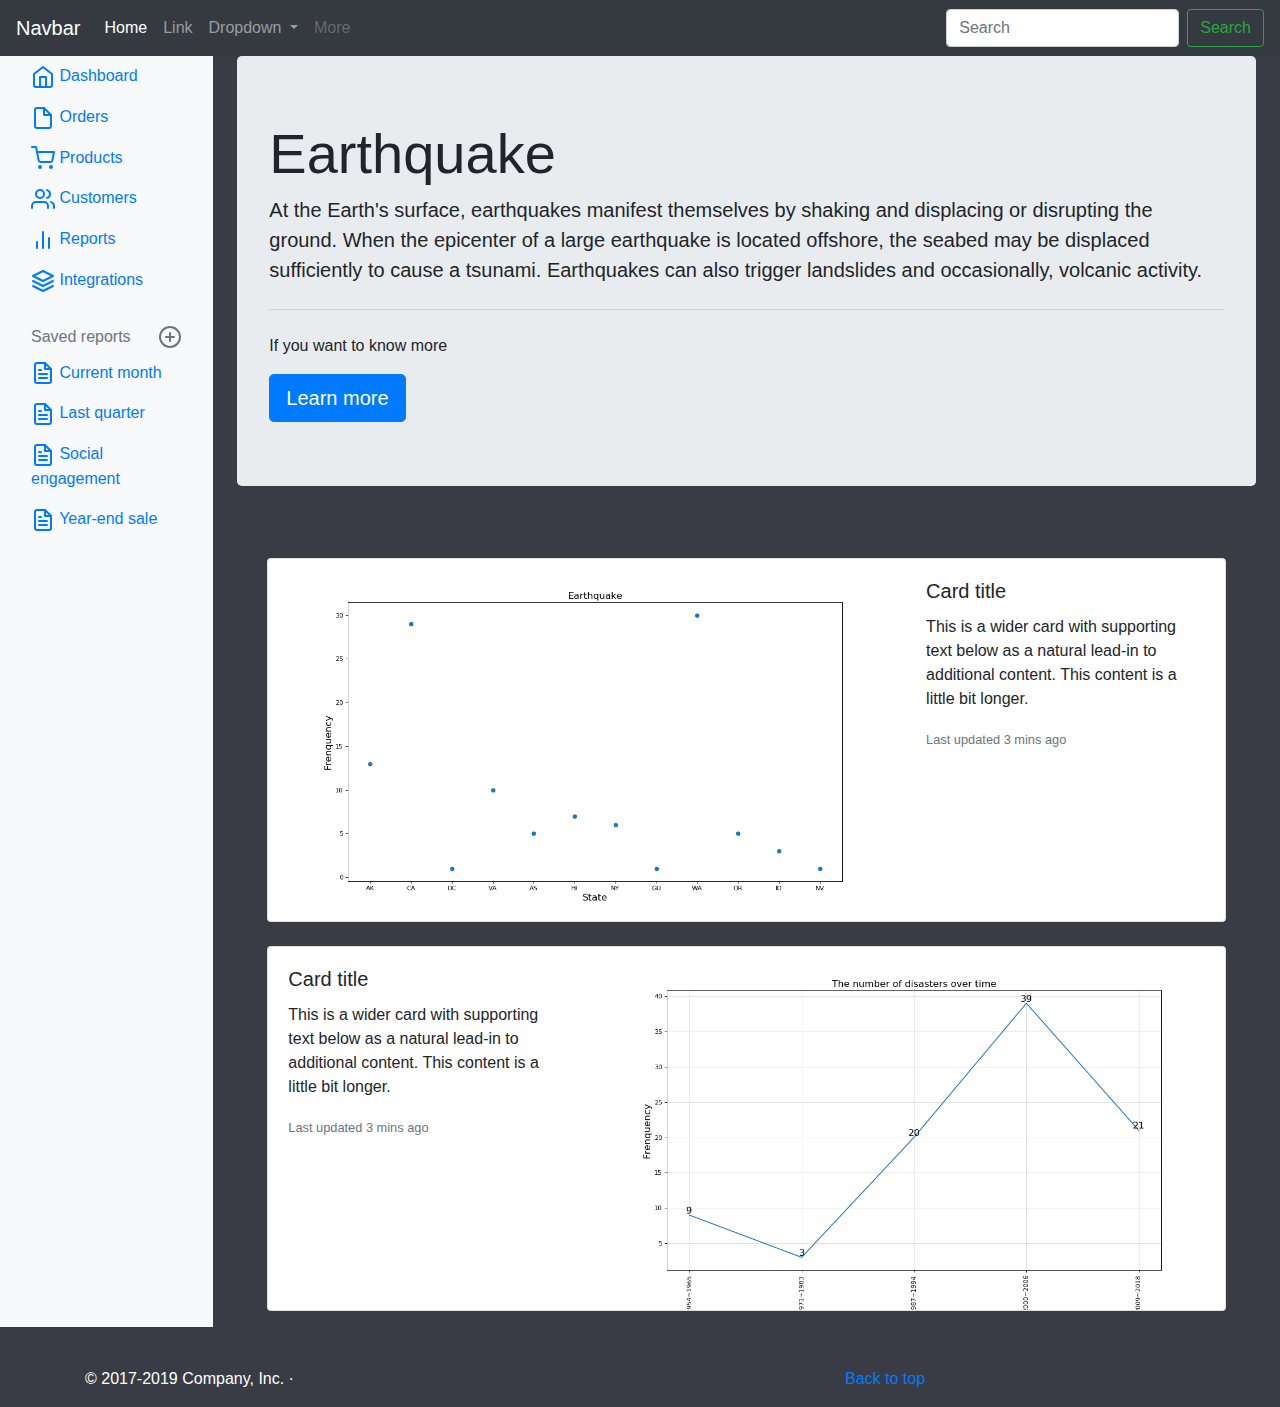
==== Website/Earthquake.html @ ea58c3c1 "Website" ====
<!doctype html>
<html lang="en">
  <head>
    <!-- Required meta tags -->
    <meta charset="utf-8">
    <meta name="viewport" content="width=device-width, initial-scale=1, shrink-to-fit=no">

    <!-- Bootstrap CSS -->
    <link rel="stylesheet" href="https://stackpath.bootstrapcdn.com/bootstrap/4.3.1/css/bootstrap.min.css" integrity="sha384-ggOyR0iXCbMQv3Xipma34MD+dH/1fQ784/j6cY/iJTQUOhcWr7x9JvoRxT2MZw1T" crossorigin="anonymous">
    <link rel="stylesheet" href="stylesheet.css">
    <title>Earthquake</title>
  </head>
  <body>
    <header>
      <nav class="navbar navbar-expand-lg navbar-dark bg-dark">
        <a class="navbar-brand" href="#">Navbar</a>
        <button class="navbar-toggler" type="button" data-toggle="collapse" data-target="#navbarSupportedContent" aria-controls="navbarSupportedContent" aria-expanded="false" aria-label="Toggle navigation">
          <span class="navbar-toggler-icon"></span>
        </button>

        <div class="collapse navbar-collapse" id="navbarSupportedContent">
          <ul class="navbar-nav mr-auto">
            <li class="nav-item active">
              <a class="nav-link" href="index.html">Home <span class="sr-only">(current)</span></a>
            </li>
            <li class="nav-item">
              <a class="nav-link" href="https://www.data.gov">Link</a>
            </li>
            <li class="nav-item dropdown">
              <a class="nav-link dropdown-toggle" href="#" id="navbarDropdown" role="button" data-toggle="dropdown" aria-haspopup="true" aria-expanded="false">
                Dropdown
              </a>
              <div class="dropdown-menu" aria-labelledby="navbarDropdown">
                <a class="dropdown-item" href="Earthquake.html"><b>Earthquake</b></a>
                <a class="dropdown-item" href="Tsunami.html">Tsunami</a>
                <a class="dropdown-item" href="Mudslide.html">Mudslide</a>
                <a class="dropdown-item" href="Hurricane.html">Hurricane</a>
                <a class="dropdown-item" href="Other.html">Other</a>
              </div>
            </li>
            <li class="nav-item">
              <a class="nav-link disabled" href="#" tabindex="-1" aria-disabled="true">More</a>
            </li>
          </ul>
          <form class="form-inline my-2 my-lg-0">
            <input class="form-control mr-sm-2" type="search" placeholder="Search" aria-label="Search">
            <button class="btn btn-outline-success my-2 my-sm-0" type="submit">Search</button>
          </form>
        </div>
      </nav>
    </header>
    
    <div class= "container-fluid">
      <div class="row">
      <nav class="col-md-2 d-none d-md-block bg-light sidebar">
        <div class="sidebar-sticky">
          <ul class="nav flex-column">
            <li class="nav-item">
              <a class="nav-link active" href="#">
                <svg xmlns="http://www.w3.org/2000/svg" width="24" height="24" viewBox="0 0 24 24" fill="none" stroke="currentColor" stroke-width="2" stroke-linecap="round" stroke-linejoin="round" class="feather feather-home"><path d="M3 9l9-7 9 7v11a2 2 0 0 1-2 2H5a2 2 0 0 1-2-2z"></path><polyline points="9 22 9 12 15 12 15 22"></polyline></svg>
                Dashboard <span class="sr-only">(current)</span>
              </a>
            </li>
            <li class="nav-item">
              <a class="nav-link" href="#">
                <svg xmlns="http://www.w3.org/2000/svg" width="24" height="24" viewBox="0 0 24 24" fill="none" stroke="currentColor" stroke-width="2" stroke-linecap="round" stroke-linejoin="round" class="feather feather-file"><path d="M13 2H6a2 2 0 0 0-2 2v16a2 2 0 0 0 2 2h12a2 2 0 0 0 2-2V9z"></path><polyline points="13 2 13 9 20 9"></polyline></svg>
                Orders
              </a>
            </li>
            <li class="nav-item">
              <a class="nav-link" href="#">
                <svg xmlns="http://www.w3.org/2000/svg" width="24" height="24" viewBox="0 0 24 24" fill="none" stroke="currentColor" stroke-width="2" stroke-linecap="round" stroke-linejoin="round" class="feather feather-shopping-cart"><circle cx="9" cy="21" r="1"></circle><circle cx="20" cy="21" r="1"></circle><path d="M1 1h4l2.68 13.39a2 2 0 0 0 2 1.61h9.72a2 2 0 0 0 2-1.61L23 6H6"></path></svg>
                Products
              </a>
            </li>
            <li class="nav-item">
              <a class="nav-link" href="#">
                <svg xmlns="http://www.w3.org/2000/svg" width="24" height="24" viewBox="0 0 24 24" fill="none" stroke="currentColor" stroke-width="2" stroke-linecap="round" stroke-linejoin="round" class="feather feather-users"><path d="M17 21v-2a4 4 0 0 0-4-4H5a4 4 0 0 0-4 4v2"></path><circle cx="9" cy="7" r="4"></circle><path d="M23 21v-2a4 4 0 0 0-3-3.87"></path><path d="M16 3.13a4 4 0 0 1 0 7.75"></path></svg>
                Customers
              </a>
            </li>
            <li class="nav-item">
              <a class="nav-link" href="#">
                <svg xmlns="http://www.w3.org/2000/svg" width="24" height="24" viewBox="0 0 24 24" fill="none" stroke="currentColor" stroke-width="2" stroke-linecap="round" stroke-linejoin="round" class="feather feather-bar-chart-2"><line x1="18" y1="20" x2="18" y2="10"></line><line x1="12" y1="20" x2="12" y2="4"></line><line x1="6" y1="20" x2="6" y2="14"></line></svg>
                Reports
              </a>
            </li>
            <li class="nav-item">
              <a class="nav-link" href="#">
                <svg xmlns="http://www.w3.org/2000/svg" width="24" height="24" viewBox="0 0 24 24" fill="none" stroke="currentColor" stroke-width="2" stroke-linecap="round" stroke-linejoin="round" class="feather feather-layers"><polygon points="12 2 2 7 12 12 22 7 12 2"></polygon><polyline points="2 17 12 22 22 17"></polyline><polyline points="2 12 12 17 22 12"></polyline></svg>
                Integrations
              </a>
            </li>
          </ul>

          <h6 class="sidebar-heading d-flex justify-content-between align-items-center px-3 mt-4 mb-1 text-muted">
            <span>Saved reports</span>
            <a class="d-flex align-items-center text-muted" href="#" aria-label="Add a new report">
              <svg xmlns="http://www.w3.org/2000/svg" width="24" height="24" viewBox="0 0 24 24" fill="none" stroke="currentColor" stroke-width="2" stroke-linecap="round" stroke-linejoin="round" class="feather feather-plus-circle"><circle cx="12" cy="12" r="10"></circle><line x1="12" y1="8" x2="12" y2="16"></line><line x1="8" y1="12" x2="16" y2="12"></line></svg>
            </a>
          </h6>
          <ul class="nav flex-column mb-2">
            <li class="nav-item">
              <a class="nav-link" href="#">
                <svg xmlns="http://www.w3.org/2000/svg" width="24" height="24" viewBox="0 0 24 24" fill="none" stroke="currentColor" stroke-width="2" stroke-linecap="round" stroke-linejoin="round" class="feather feather-file-text"><path d="M14 2H6a2 2 0 0 0-2 2v16a2 2 0 0 0 2 2h12a2 2 0 0 0 2-2V8z"></path><polyline points="14 2 14 8 20 8"></polyline><line x1="16" y1="13" x2="8" y2="13"></line><line x1="16" y1="17" x2="8" y2="17"></line><polyline points="10 9 9 9 8 9"></polyline></svg>
                Current month
              </a>
            </li>
            <li class="nav-item">
              <a class="nav-link" href="#">
                <svg xmlns="http://www.w3.org/2000/svg" width="24" height="24" viewBox="0 0 24 24" fill="none" stroke="currentColor" stroke-width="2" stroke-linecap="round" stroke-linejoin="round" class="feather feather-file-text"><path d="M14 2H6a2 2 0 0 0-2 2v16a2 2 0 0 0 2 2h12a2 2 0 0 0 2-2V8z"></path><polyline points="14 2 14 8 20 8"></polyline><line x1="16" y1="13" x2="8" y2="13"></line><line x1="16" y1="17" x2="8" y2="17"></line><polyline points="10 9 9 9 8 9"></polyline></svg>
                Last quarter
              </a>
            </li>
            <li class="nav-item">
              <a class="nav-link" href="#">
                <svg xmlns="http://www.w3.org/2000/svg" width="24" height="24" viewBox="0 0 24 24" fill="none" stroke="currentColor" stroke-width="2" stroke-linecap="round" stroke-linejoin="round" class="feather feather-file-text"><path d="M14 2H6a2 2 0 0 0-2 2v16a2 2 0 0 0 2 2h12a2 2 0 0 0 2-2V8z"></path><polyline points="14 2 14 8 20 8"></polyline><line x1="16" y1="13" x2="8" y2="13"></line><line x1="16" y1="17" x2="8" y2="17"></line><polyline points="10 9 9 9 8 9"></polyline></svg>
                Social engagement
              </a>
            </li>
            <li class="nav-item">
              <a class="nav-link" href="#">
                <svg xmlns="http://www.w3.org/2000/svg" width="24" height="24" viewBox="0 0 24 24" fill="none" stroke="currentColor" stroke-width="2" stroke-linecap="round" stroke-linejoin="round" class="feather feather-file-text"><path d="M14 2H6a2 2 0 0 0-2 2v16a2 2 0 0 0 2 2h12a2 2 0 0 0 2-2V8z"></path><polyline points="14 2 14 8 20 8"></polyline><line x1="16" y1="13" x2="8" y2="13"></line><line x1="16" y1="17" x2="8" y2="17"></line><polyline points="10 9 9 9 8 9"></polyline></svg>
                Year-end sale
              </a>
            </li>
          </ul>
        </div>
      </nav>
    
      <main class="col-md-8 ml-sm-auto col-lg-10 px-4">
        <div class="jumbotron">
          <h1 class="display-4">Earthquake</h1>
          <p class="lead">At the Earth's surface, earthquakes manifest themselves by shaking
            and displacing or disrupting the ground. When the epicenter of a large earthquake
            is located offshore, the seabed may be displaced sufficiently to cause a tsunami.
            Earthquakes can also trigger landslides and occasionally, volcanic activity.</p>
          <hr class="my-4">
          <p>If you want to know more</p>
          <a class="btn btn-primary btn-lg" href="#" role="button">Learn more</a>
        </div>

        <div class="container">
          <div class="col-sm">
            <div class="card mb-4">
              <div class="row no-gutters">
                <div class="col-md-8">
                  <img src="data/Earthquake_1.png" class="card-img" alt="...">
                </div>
                <div class="col-md-4">
                  <div class="card-body">
                    <h5 class="card-title">Card title</h5>
                    <p class="card-text">This is a wider card with supporting text below as a natural lead-in to additional content. This content is a little bit longer.</p>
                    <p class="card-text"><small class="text-muted">Last updated 3 mins ago</small></p>
                  </div>
                </div>
              </div>
            </div>
          </div>

          <div class="col-sm">
            <div class="card mb-3">
              <div class="row no-gutters">
                <div class="col-md-4">
                  <div class="card-body">
                    <h5 class="card-title">Card title</h5>
                    <p class="card-text">This is a wider card with supporting text below as a natural lead-in to additional content. This content is a little bit longer.</p>
                    <p class="card-text"><small class="text-muted">Last updated 3 mins ago</small></p>
                  </div>
                </div>
                <div class="col-md-8">
                  <img src="data/Earthquake_2.png" class="card-img" alt="...">
                </div>
              </div>
            </div>
          </div>
        </div>
        </div>
      </main>
      </div>
    </div>


    <footer class="container">
      <div class="row">
        <p class="col-8">© 2017-2019 Company, Inc. · </p>
        <p class="col-4"><a href="Earthquake.html"> Back to top</a></p>
      </div>
    </footer>


    <!-- Optional JavaScript -->
    <!-- jQuery first, then Popper.js, then Bootstrap JS -->
    <script src="https://code.jquery.com/jquery-3.3.1.slim.min.js" integrity="sha384-q8i/X+965DzO0rT7abK41JStQIAqVgRVzpbzo5smXKp4YfRvH+8abtTE1Pi6jizo" crossorigin="anonymous"></script>
    <script src="https://cdnjs.cloudflare.com/ajax/libs/popper.js/1.14.7/umd/popper.min.js" integrity="sha384-UO2eT0CpHqdSJQ6hJty5KVphtPhzWj9WO1clHTMGa3JDZwrnQq4sF86dIHNDz0W1" crossorigin="anonymous"></script>
    <script src="https://stackpath.bootstrapcdn.com/bootstrap/4.3.1/js/bootstrap.min.js" integrity="sha384-JjSmVgyd0p3pXB1rRibZUAYoIIy6OrQ6VrjIEaFf/nJGzIxFDsf4x0xIM+B07jRM" crossorigin="anonymous"></script>
  </body>
</html>
---- Website/stylesheet.css ----
body{
  background-color: #393C44;
}

.container{
  padding-top: 40px;
}

#carouselExampleIndicators img{
  height: 600px;
}

#bottominformation{
  color:white;
}

#bottominformation img{
  height: 200px;
  width: 200px;
  border-radius: 50px;
}

.featurette-divider{
  padding: 10px;
}

.card-columns{
  padding-left: 25px;
  padding-right: 25px;
}

footer{
  color: white;
}

.table{
  color: white;
  border-bottom: 20px;
}
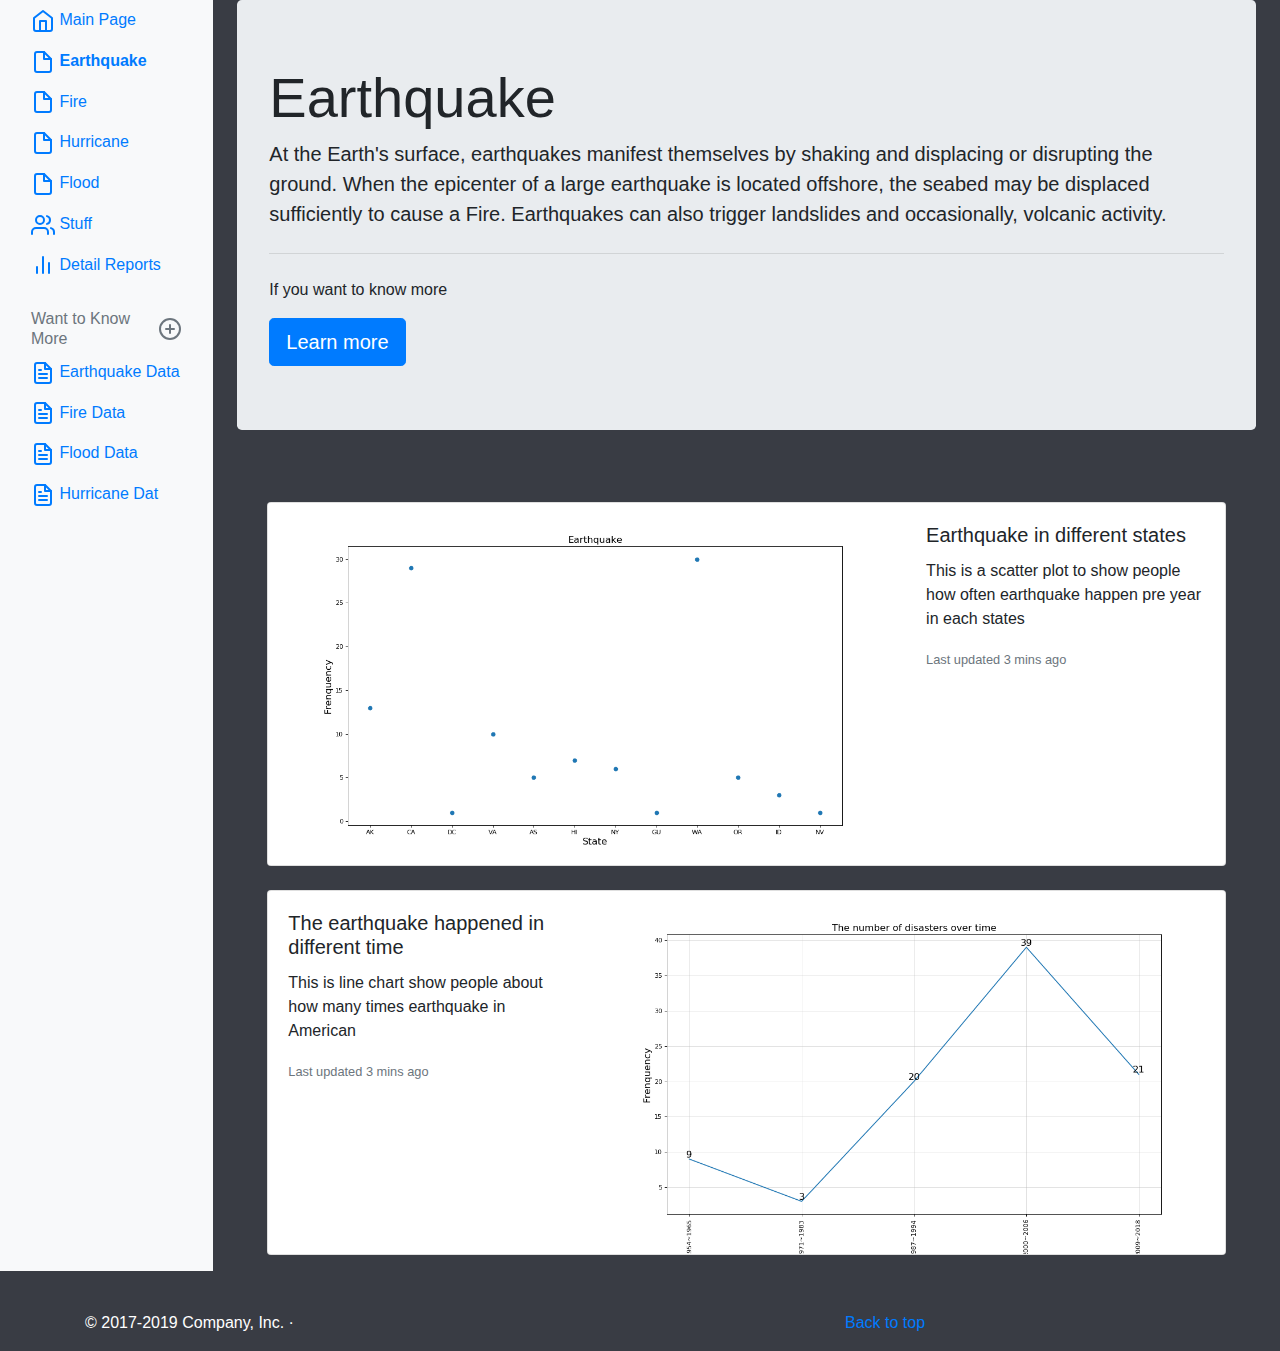
==== commit 522496a7: "post" ====
--- a/Website/Earthquake.html
+++ b/Website/Earthquake.html
@@ -11,7 +11,7 @@
     <title>Earthquake</title>
   </head>
   <body>
-    <header>
+   <!--<header>
       <nav class="navbar navbar-expand-lg navbar-dark bg-dark">
         <a class="navbar-brand" href="#">Navbar</a>
         <button class="navbar-toggler" type="button" data-toggle="collapse" data-target="#navbarSupportedContent" aria-controls="navbarSupportedContent" aria-expanded="false" aria-label="Toggle navigation">
@@ -32,8 +32,8 @@
               </a>
               <div class="dropdown-menu" aria-labelledby="navbarDropdown">
                 <a class="dropdown-item" href="Earthquake.html"><b>Earthquake</b></a>
-                <a class="dropdown-item" href="Tsunami.html">Tsunami</a>
-                <a class="dropdown-item" href="Mudslide.html">Mudslide</a>
+                <a class="dropdown-item" href="Fire.html">Fire</a>
+                <a class="dropdown-item" href="Flood.html">Flood</a>
                 <a class="dropdown-item" href="Hurricane.html">Hurricane</a>
                 <a class="dropdown-item" href="Other.html">Other</a>
               </div>
@@ -48,7 +48,7 @@
           </form>
         </div>
       </nav>
-    </header>
+   </header>-->
     
     <div class= "container-fluid">
       <div class="row">
@@ -56,72 +56,79 @@
         <div class="sidebar-sticky">
           <ul class="nav flex-column">
             <li class="nav-item">
-              <a class="nav-link active" href="#">
+              <a class="nav-link active" href="index.html">
                 <svg xmlns="http://www.w3.org/2000/svg" width="24" height="24" viewBox="0 0 24 24" fill="none" stroke="currentColor" stroke-width="2" stroke-linecap="round" stroke-linejoin="round" class="feather feather-home"><path d="M3 9l9-7 9 7v11a2 2 0 0 1-2 2H5a2 2 0 0 1-2-2z"></path><polyline points="9 22 9 12 15 12 15 22"></polyline></svg>
-                Dashboard <span class="sr-only">(current)</span>
-              </a>
-            </li>
-            <li class="nav-item">
-              <a class="nav-link" href="#">
-                <svg xmlns="http://www.w3.org/2000/svg" width="24" height="24" viewBox="0 0 24 24" fill="none" stroke="currentColor" stroke-width="2" stroke-linecap="round" stroke-linejoin="round" class="feather feather-file"><path d="M13 2H6a2 2 0 0 0-2 2v16a2 2 0 0 0 2 2h12a2 2 0 0 0 2-2V9z"></path><polyline points="13 2 13 9 20 9"></polyline></svg>
-                Orders
-              </a>
-            </li>
-            <li class="nav-item">
-              <a class="nav-link" href="#">
-                <svg xmlns="http://www.w3.org/2000/svg" width="24" height="24" viewBox="0 0 24 24" fill="none" stroke="currentColor" stroke-width="2" stroke-linecap="round" stroke-linejoin="round" class="feather feather-shopping-cart"><circle cx="9" cy="21" r="1"></circle><circle cx="20" cy="21" r="1"></circle><path d="M1 1h4l2.68 13.39a2 2 0 0 0 2 1.61h9.72a2 2 0 0 0 2-1.61L23 6H6"></path></svg>
-                Products
-              </a>
-            </li>
-            <li class="nav-item">
-              <a class="nav-link" href="#">
+                Main Page<span class="sr-only">(current)</span>
+              </a>
+            </li>
+            <li class="nav-item">
+              <a class="nav-link" href="Earthquake.html">
+                <svg xmlns="http://www.w3.org/2000/svg" width="24" height="24" viewBox="0 0 24 24" fill="none" stroke="currentColor" stroke-width="2" stroke-linecap="round" stroke-linejoin="round" class="feather feather-file"><path d="M13 2H6a2 2 0 0 0-2 2v16a2 2 0 0 0 2 2h12a2 2 0 0 0 2-2V9z"></path><polyline points="13 2 13 9 20 9"></polyline></svg>
+                <b>Earthquake</b> 
+              </a>
+            </li>
+            <li class="nav-item">
+              <a class="nav-link" href="Fire.html">
+                <svg xmlns="http://www.w3.org/2000/svg" width="24" height="24" viewBox="0 0 24 24" fill="none" stroke="currentColor" stroke-width="2" stroke-linecap="round" stroke-linejoin="round" class="feather feather-file"><path d="M13 2H6a2 2 0 0 0-2 2v16a2 2 0 0 0 2 2h12a2 2 0 0 0 2-2V9z"></path><polyline points="13 2 13 9 20 9"></polyline></svg>
+                Fire
+              </a>
+            </li>
+            <li class="nav-item">
+              <a class="nav-link" href="Hurricane.html">
+                <svg xmlns="http://www.w3.org/2000/svg" width="24" height="24" viewBox="0 0 24 24" fill="none" stroke="currentColor" stroke-width="2" stroke-linecap="round" stroke-linejoin="round" class="feather feather-file"><path d="M13 2H6a2 2 0 0 0-2 2v16a2 2 0 0 0 2 2h12a2 2 0 0 0 2-2V9z"></path><polyline points="13 2 13 9 20 9"></polyline></svg>
+                Hurricane
+              </a>
+            </li>
+            <li class="nav-item">
+              <a class="nav-link" href="Flood.html">
+                <svg xmlns="http://www.w3.org/2000/svg" width="24" height="24" viewBox="0 0 24 24" fill="none" stroke="currentColor" stroke-width="2" stroke-linecap="round" stroke-linejoin="round" class="feather feather-file"><path d="M13 2H6a2 2 0 0 0-2 2v16a2 2 0 0 0 2 2h12a2 2 0 0 0 2-2V9z"></path><polyline points="13 2 13 9 20 9"></polyline></svg>
+                Flood 
+              </a>
+            </li>                       
+
+            <li class="nav-item">
+              <a class="nav-link" href="Stuff.html">
                 <svg xmlns="http://www.w3.org/2000/svg" width="24" height="24" viewBox="0 0 24 24" fill="none" stroke="currentColor" stroke-width="2" stroke-linecap="round" stroke-linejoin="round" class="feather feather-users"><path d="M17 21v-2a4 4 0 0 0-4-4H5a4 4 0 0 0-4 4v2"></path><circle cx="9" cy="7" r="4"></circle><path d="M23 21v-2a4 4 0 0 0-3-3.87"></path><path d="M16 3.13a4 4 0 0 1 0 7.75"></path></svg>
-                Customers
+                Stuff
               </a>
             </li>
             <li class="nav-item">
               <a class="nav-link" href="#">
                 <svg xmlns="http://www.w3.org/2000/svg" width="24" height="24" viewBox="0 0 24 24" fill="none" stroke="currentColor" stroke-width="2" stroke-linecap="round" stroke-linejoin="round" class="feather feather-bar-chart-2"><line x1="18" y1="20" x2="18" y2="10"></line><line x1="12" y1="20" x2="12" y2="4"></line><line x1="6" y1="20" x2="6" y2="14"></line></svg>
-                Reports
-              </a>
-            </li>
-            <li class="nav-item">
-              <a class="nav-link" href="#">
-                <svg xmlns="http://www.w3.org/2000/svg" width="24" height="24" viewBox="0 0 24 24" fill="none" stroke="currentColor" stroke-width="2" stroke-linecap="round" stroke-linejoin="round" class="feather feather-layers"><polygon points="12 2 2 7 12 12 22 7 12 2"></polygon><polyline points="2 17 12 22 22 17"></polyline><polyline points="2 12 12 17 22 12"></polyline></svg>
-                Integrations
+                Detail Reports
               </a>
             </li>
           </ul>
 
           <h6 class="sidebar-heading d-flex justify-content-between align-items-center px-3 mt-4 mb-1 text-muted">
-            <span>Saved reports</span>
+            <span>Want to Know More</span>
             <a class="d-flex align-items-center text-muted" href="#" aria-label="Add a new report">
               <svg xmlns="http://www.w3.org/2000/svg" width="24" height="24" viewBox="0 0 24 24" fill="none" stroke="currentColor" stroke-width="2" stroke-linecap="round" stroke-linejoin="round" class="feather feather-plus-circle"><circle cx="12" cy="12" r="10"></circle><line x1="12" y1="8" x2="12" y2="16"></line><line x1="8" y1="12" x2="16" y2="12"></line></svg>
             </a>
           </h6>
           <ul class="nav flex-column mb-2">
             <li class="nav-item">
-              <a class="nav-link" href="#">
-                <svg xmlns="http://www.w3.org/2000/svg" width="24" height="24" viewBox="0 0 24 24" fill="none" stroke="currentColor" stroke-width="2" stroke-linecap="round" stroke-linejoin="round" class="feather feather-file-text"><path d="M14 2H6a2 2 0 0 0-2 2v16a2 2 0 0 0 2 2h12a2 2 0 0 0 2-2V8z"></path><polyline points="14 2 14 8 20 8"></polyline><line x1="16" y1="13" x2="8" y2="13"></line><line x1="16" y1="17" x2="8" y2="17"></line><polyline points="10 9 9 9 8 9"></polyline></svg>
-                Current month
-              </a>
-            </li>
-            <li class="nav-item">
-              <a class="nav-link" href="#">
-                <svg xmlns="http://www.w3.org/2000/svg" width="24" height="24" viewBox="0 0 24 24" fill="none" stroke="currentColor" stroke-width="2" stroke-linecap="round" stroke-linejoin="round" class="feather feather-file-text"><path d="M14 2H6a2 2 0 0 0-2 2v16a2 2 0 0 0 2 2h12a2 2 0 0 0 2-2V8z"></path><polyline points="14 2 14 8 20 8"></polyline><line x1="16" y1="13" x2="8" y2="13"></line><line x1="16" y1="17" x2="8" y2="17"></line><polyline points="10 9 9 9 8 9"></polyline></svg>
-                Last quarter
-              </a>
-            </li>
-            <li class="nav-item">
-              <a class="nav-link" href="#">
-                <svg xmlns="http://www.w3.org/2000/svg" width="24" height="24" viewBox="0 0 24 24" fill="none" stroke="currentColor" stroke-width="2" stroke-linecap="round" stroke-linejoin="round" class="feather feather-file-text"><path d="M14 2H6a2 2 0 0 0-2 2v16a2 2 0 0 0 2 2h12a2 2 0 0 0 2-2V8z"></path><polyline points="14 2 14 8 20 8"></polyline><line x1="16" y1="13" x2="8" y2="13"></line><line x1="16" y1="17" x2="8" y2="17"></line><polyline points="10 9 9 9 8 9"></polyline></svg>
-                Social engagement
-              </a>
-            </li>
-            <li class="nav-item">
-              <a class="nav-link" href="#">
-                <svg xmlns="http://www.w3.org/2000/svg" width="24" height="24" viewBox="0 0 24 24" fill="none" stroke="currentColor" stroke-width="2" stroke-linecap="round" stroke-linejoin="round" class="feather feather-file-text"><path d="M14 2H6a2 2 0 0 0-2 2v16a2 2 0 0 0 2 2h12a2 2 0 0 0 2-2V8z"></path><polyline points="14 2 14 8 20 8"></polyline><line x1="16" y1="13" x2="8" y2="13"></line><line x1="16" y1="17" x2="8" y2="17"></line><polyline points="10 9 9 9 8 9"></polyline></svg>
-                Year-end sale
+              <a class="nav-link" href="https://catalog.data.gov/dataset?q=earthquake&vocab_category_all=Earthquake&sort=score+desc%2C+name+asc">
+                <svg xmlns="http://www.w3.org/2000/svg" width="24" height="24" viewBox="0 0 24 24" fill="none" stroke="currentColor" stroke-width="2" stroke-linecap="round" stroke-linejoin="round" class="feather feather-file-text"><path d="M14 2H6a2 2 0 0 0-2 2v16a2 2 0 0 0 2 2h12a2 2 0 0 0 2-2V8z"></path><polyline points="14 2 14 8 20 8"></polyline><line x1="16" y1="13" x2="8" y2="13"></line><line x1="16" y1="17" x2="8" y2="17"></line><polyline points="10 9 9 9 8 9"></polyline></svg>
+                Earthquake Data
+              </a>
+            </li>
+            <li class="nav-item">
+              <a class="nav-link" href="https://catalog.data.gov/dataset?vocab_category_all=Fire&q=earthquake&sort=score+desc%2C+name+asc&vocab_category_all=Earthquake&_vocab_category_all_limit=0">
+                <svg xmlns="http://www.w3.org/2000/svg" width="24" height="24" viewBox="0 0 24 24" fill="none" stroke="currentColor" stroke-width="2" stroke-linecap="round" stroke-linejoin="round" class="feather feather-file-text"><path d="M14 2H6a2 2 0 0 0-2 2v16a2 2 0 0 0 2 2h12a2 2 0 0 0 2-2V8z"></path><polyline points="14 2 14 8 20 8"></polyline><line x1="16" y1="13" x2="8" y2="13"></line><line x1="16" y1="17" x2="8" y2="17"></line><polyline points="10 9 9 9 8 9"></polyline></svg>
+                Fire Data
+              </a>
+            </li>
+            <li class="nav-item">
+              <a class="nav-link" href="https://catalog.data.gov/dataset?vocab_category_all=Fire&q=earthquake&sort=score+desc%2C+name+asc&vocab_category_all=Earthquake&_vocab_category_all_limit=0">
+                <svg xmlns="http://www.w3.org/2000/svg" width="24" height="24" viewBox="0 0 24 24" fill="none" stroke="currentColor" stroke-width="2" stroke-linecap="round" stroke-linejoin="round" class="feather feather-file-text"><path d="M14 2H6a2 2 0 0 0-2 2v16a2 2 0 0 0 2 2h12a2 2 0 0 0 2-2V8z"></path><polyline points="14 2 14 8 20 8"></polyline><line x1="16" y1="13" x2="8" y2="13"></line><line x1="16" y1="17" x2="8" y2="17"></line><polyline points="10 9 9 9 8 9"></polyline></svg>
+                Flood Data
+              </a>
+            </li>
+            <li class="nav-item">
+              <a class="nav-link" href="https://catalog.data.gov/dataset?vocab_category_all=Fire&q=earthquake&sort=score+desc%2C+name+asc&vocab_category_all=Earthquake&_vocab_category_all_limit=0">
+                <svg xmlns="http://www.w3.org/2000/svg" width="24" height="24" viewBox="0 0 24 24" fill="none" stroke="currentColor" stroke-width="2" stroke-linecap="round" stroke-linejoin="round" class="feather feather-file-text"><path d="M14 2H6a2 2 0 0 0-2 2v16a2 2 0 0 0 2 2h12a2 2 0 0 0 2-2V8z"></path><polyline points="14 2 14 8 20 8"></polyline><line x1="16" y1="13" x2="8" y2="13"></line><line x1="16" y1="17" x2="8" y2="17"></line><polyline points="10 9 9 9 8 9"></polyline></svg>
+                Hurricane Dat
               </a>
             </li>
           </ul>
@@ -133,7 +140,7 @@
           <h1 class="display-4">Earthquake</h1>
           <p class="lead">At the Earth's surface, earthquakes manifest themselves by shaking
             and displacing or disrupting the ground. When the epicenter of a large earthquake
-            is located offshore, the seabed may be displaced sufficiently to cause a tsunami.
+            is located offshore, the seabed may be displaced sufficiently to cause a Fire.
             Earthquakes can also trigger landslides and occasionally, volcanic activity.</p>
           <hr class="my-4">
           <p>If you want to know more</p>
@@ -149,8 +156,8 @@
                 </div>
                 <div class="col-md-4">
                   <div class="card-body">
-                    <h5 class="card-title">Card title</h5>
-                    <p class="card-text">This is a wider card with supporting text below as a natural lead-in to additional content. This content is a little bit longer.</p>
+                    <h5 class="card-title">Earthquake in different states</h5>
+                    <p class="card-text">This is a scatter plot to show people how often earthquake happen pre year in each states</p>
                     <p class="card-text"><small class="text-muted">Last updated 3 mins ago</small></p>
                   </div>
                 </div>
@@ -163,8 +170,8 @@
               <div class="row no-gutters">
                 <div class="col-md-4">
                   <div class="card-body">
-                    <h5 class="card-title">Card title</h5>
-                    <p class="card-text">This is a wider card with supporting text below as a natural lead-in to additional content. This content is a little bit longer.</p>
+                    <h5 class="card-title">The earthquake happened in different time</h5>
+                    <p class="card-text">This is line chart show people about how many times earthquake in American</p>
                     <p class="card-text"><small class="text-muted">Last updated 3 mins ago</small></p>
                   </div>
                 </div>
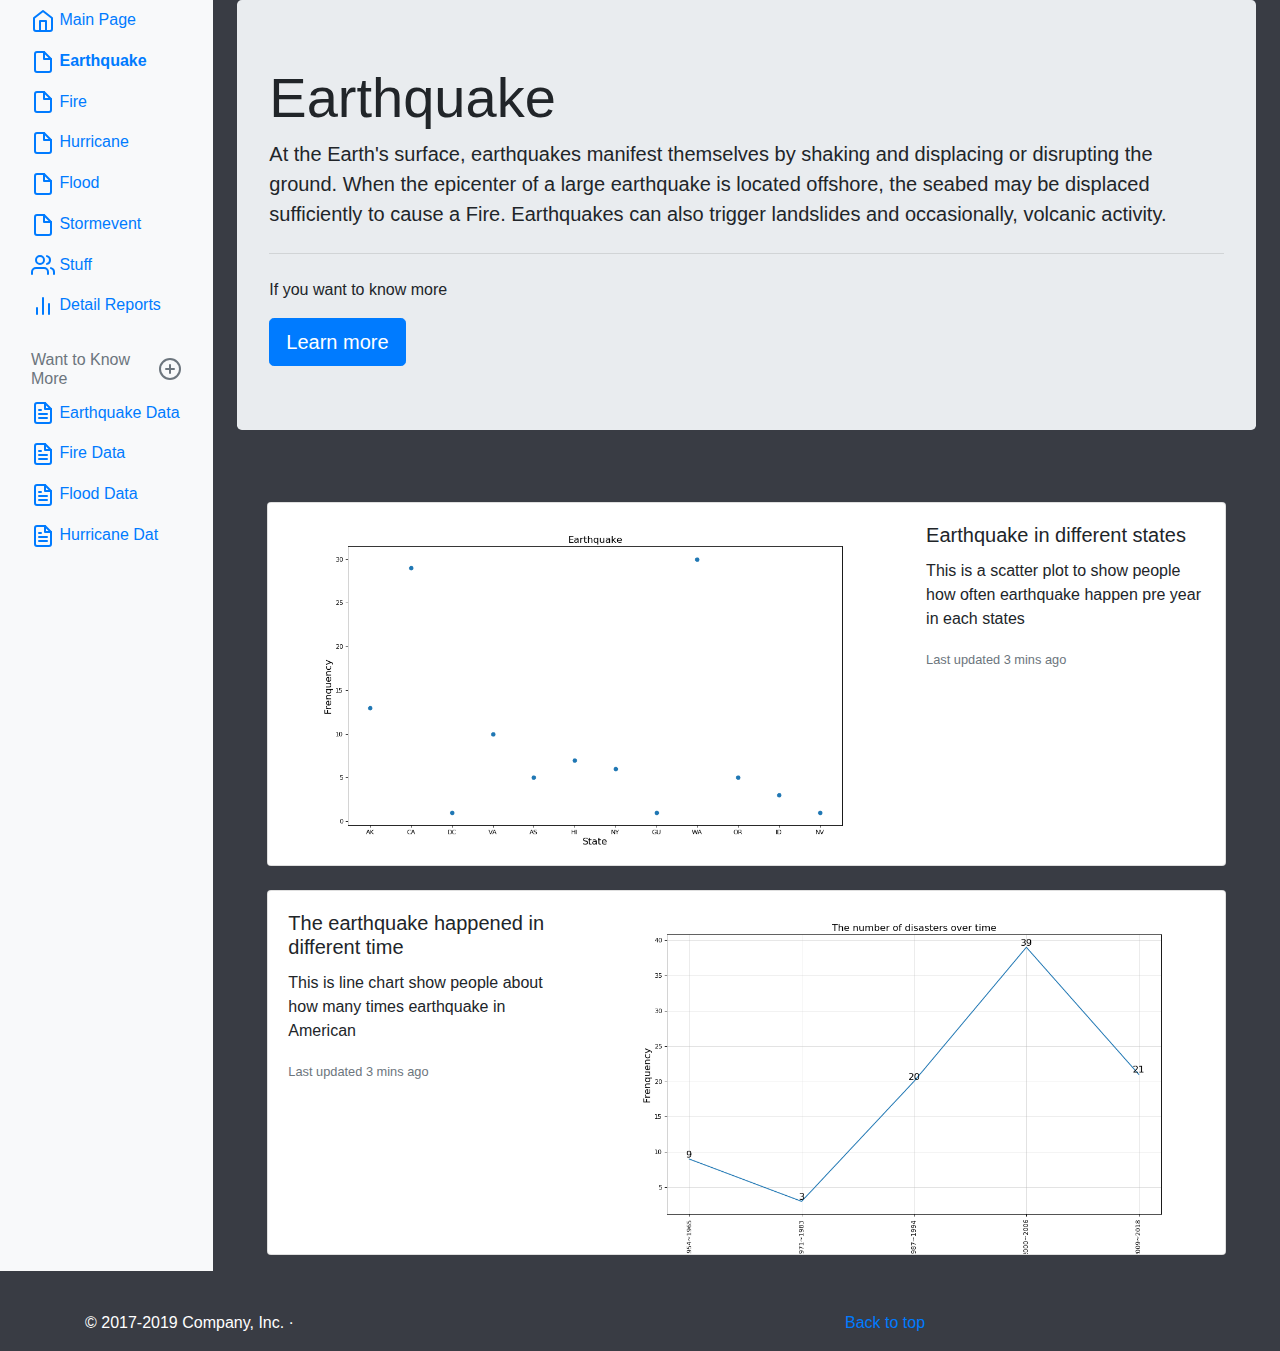
==== commit e8c9dfc8: "add new files" ====
--- a/Website/Earthquake.html
+++ b/Website/Earthquake.html
@@ -85,7 +85,12 @@
                 Flood 
               </a>
             </li>                       
-
+            <li class="nav-item">
+              <a class="nav-link" href="Stormevent.html">
+                <svg xmlns="http://www.w3.org/2000/svg" width="24" height="24" viewBox="0 0 24 24" fill="none" stroke="currentColor" stroke-width="2" stroke-linecap="round" stroke-linejoin="round" class="feather feather-file"><path d="M13 2H6a2 2 0 0 0-2 2v16a2 2 0 0 0 2 2h12a2 2 0 0 0 2-2V9z"></path><polyline points="13 2 13 9 20 9"></polyline></svg>
+                Stormevent
+              </a>
+            </li>  
             <li class="nav-item">
               <a class="nav-link" href="Stuff.html">
                 <svg xmlns="http://www.w3.org/2000/svg" width="24" height="24" viewBox="0 0 24 24" fill="none" stroke="currentColor" stroke-width="2" stroke-linecap="round" stroke-linejoin="round" class="feather feather-users"><path d="M17 21v-2a4 4 0 0 0-4-4H5a4 4 0 0 0-4 4v2"></path><circle cx="9" cy="7" r="4"></circle><path d="M23 21v-2a4 4 0 0 0-3-3.87"></path><path d="M16 3.13a4 4 0 0 1 0 7.75"></path></svg>
@@ -93,7 +98,7 @@
               </a>
             </li>
             <li class="nav-item">
-              <a class="nav-link" href="#">
+              <a class="nav-link" href="Detail.html">
                 <svg xmlns="http://www.w3.org/2000/svg" width="24" height="24" viewBox="0 0 24 24" fill="none" stroke="currentColor" stroke-width="2" stroke-linecap="round" stroke-linejoin="round" class="feather feather-bar-chart-2"><line x1="18" y1="20" x2="18" y2="10"></line><line x1="12" y1="20" x2="12" y2="4"></line><line x1="6" y1="20" x2="6" y2="14"></line></svg>
                 Detail Reports
               </a>
